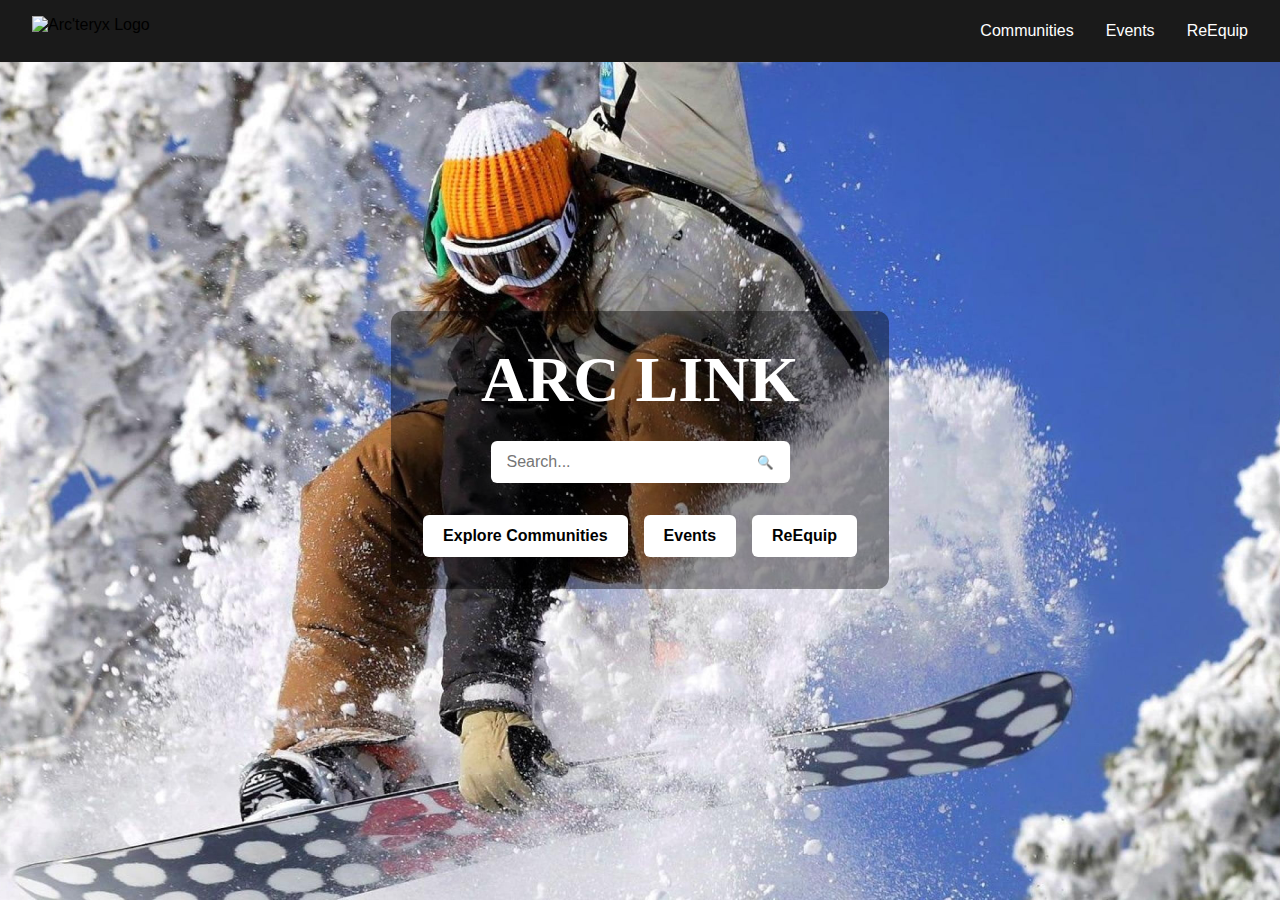
==== index.html @ 17c9d780 "ate up the home page" ====
<!DOCTYPE html>
<html lang="en">
<head>
  <meta charset="UTF-8" />
  <meta name="viewport" content="width=device-width, initial-scale=1.0" />
  <title>ARC LINK</title>
  <link rel="stylesheet" href="style.css"/>
</head>
<body>
  <header class="navbar">
    <img src="arcteryx-logo.png" alt="Arc'teryx Logo" class="logo" />
    <nav>
      <ul class="nav-links">
        <li><a href="#">Communities</a></li>
        <li><a href="#">Events</a></li>
        <li><a href="#">ReEquip</a></li>
      </ul>
    </nav>
  </header>

  <section class="hero">
    <div class="overlay">
      <h1 class="title">ARC LINK</h1>
      <div class="search-container">
        <input type="text" placeholder="Search..." />
        <button>🔍</button>
      </div>
      <div class="cta-buttons">
        <a href="#" class="btn">Explore Communities</a>
        <a href="#" class="btn">Events</a>
        <a href="#" class="btn">ReEquip</a>
      </div>
    </div>
  </section>
</body>
</html>
---- style.css ----
* {
    margin: 0;
    padding: 0;
    box-sizing: border-box;
    font-family: 'Helvetica Neue', sans-serif;
  }
  
  body, html {
    height: 100%;
  }
  
  .navbar {
    display: flex;
    justify-content: space-between;
    align-items: center;
    padding: 1rem 2rem;
    background: #1a1a1a;
    position: absolute;
    width: 100%;
    z-index: 10;
  }
  
  .logo {
    height: 30px;
  }
  
  .nav-links {
    list-style: none;
    display: flex;
    gap: 2rem;
  }
  
  .nav-links a {
    color: white;
    text-decoration: none;
    font-size: 1rem;
  }
  
  .hero {
    height: 100vh;
    background: url('peakpx.jpg') no-repeat center center/cover;
    position: relative;
    display: flex;
    justify-content: center;
    align-items: center;
    text-align: center;
  }
  
  .overlay {
    background-color: rgba(0, 0, 0, 0.4);
    padding: 2rem;
    border-radius: 12px;
  }
  
  .title {
    color: white;
    font-size: 4rem;
    font-weight: bold;
    margin-bottom: 1.5rem;
    font-family: serif;
  }
  
  .search-container {
    display: flex;
    justify-content: center;
    margin-bottom: 2rem;
  }
  
  .search-container input {
    padding: 0.75rem 1rem;
    font-size: 1rem;
    width: 250px;
    border: none;
    border-radius: 6px 0 0 6px;
  }
  
  .search-container button {
    padding: 0.75rem 1rem;
    border: none;
    background: white;
    cursor: pointer;
    border-radius: 0 6px 6px 0;
  }
  
  .cta-buttons {
    display: flex;
    justify-content: center;
    gap: 1rem;
  }
  
  .btn {
    background: white;
    padding: 0.75rem 1.25rem;
    text-decoration: none;
    color: black;
    border-radius: 6px;
    font-weight: bold;
    transition: background 0.3s;
  }
  
  .btn:hover {
    background: #e6e6e6;
  }
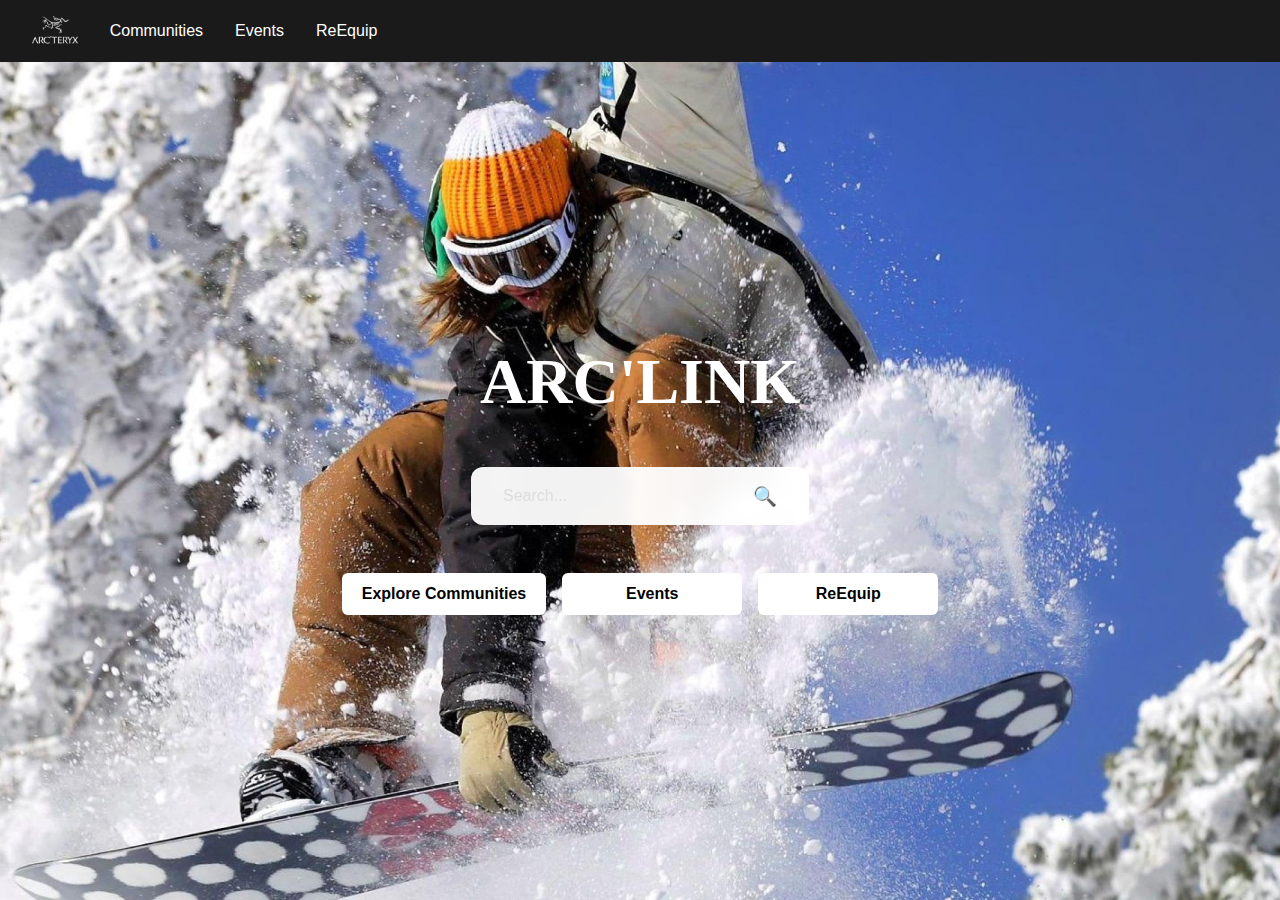
==== commit 7c33cbcf: "FInal Edit for today; home page is complete and ReEquip is a work in progress just needs the images " ====
--- a/index.html
+++ b/index.html
@@ -3,24 +3,25 @@
 <head>
   <meta charset="UTF-8" />
   <meta name="viewport" content="width=device-width, initial-scale=1.0" />
-  <title>ARC LINK</title>
+  <title>ARC'LINK</title>
   <link rel="stylesheet" href="style.css"/>
 </head>
 <body>
   <header class="navbar">
+    <div class="nav-left">
     <img src="arcteryx-logo.png" alt="Arc'teryx Logo" class="logo" />
     <nav>
       <ul class="nav-links">
         <li><a href="#">Communities</a></li>
         <li><a href="#">Events</a></li>
-        <li><a href="#">ReEquip</a></li>
+        <li><a href="ReEquip.html">ReEquip</a></li>
       </ul>
     </nav>
+    </div>
   </header>
 
   <section class="hero">
-    <div class="overlay">
-      <h1 class="title">ARC LINK</h1>
+      <h1 class="title">ARC'LINK</h1>
       <div class="search-container">
         <input type="text" placeholder="Search..." />
         <button>🔍</button>
@@ -30,7 +31,6 @@
         <a href="#" class="btn">Events</a>
         <a href="#" class="btn">ReEquip</a>
       </div>
-    </div>
   </section>
 </body>
 </html>
--- a/style.css
+++ b/style.css
@@ -11,7 +11,7 @@
   
   .navbar {
     display: flex;
-    justify-content: space-between;
+    justify-content: flex-start;
     align-items: center;
     padding: 1rem 2rem;
     background: #1a1a1a;
@@ -20,6 +20,11 @@
     z-index: 10;
   }
   
+  .nav-left {
+    display: flex;
+    align-items: center;
+    gap: 2rem;
+  }
   .logo {
     height: 30px;
   }
@@ -39,31 +44,52 @@
   .hero {
     height: 100vh;
     background: url('peakpx.jpg') no-repeat center center/cover;
-    position: relative;
-    display: flex;
+    display: flex;
+    flex-direction: column;
     justify-content: center;
     align-items: center;
     text-align: center;
+    gap: 1rem;
+    padding-top: 60px;
   }
   
   .overlay {
     background-color: rgba(0, 0, 0, 0.4);
     padding: 2rem;
     border-radius: 12px;
+    display: flex;
+    flex-direction: column;
+    align-items: center;
+    gap: 1.5rem;
   }
   
   .title {
     color: white;
     font-size: 4rem;
     font-weight: bold;
-    margin-bottom: 1.5rem;
     font-family: serif;
+    margin-bottom: 2rem;
   }
   
   .search-container {
     display: flex;
+    align-items: center;
     justify-content: center;
-    margin-bottom: 2rem;
+    background-color: rgba(255, 255, 255, 0.95);
+    border-radius: 12px;
+    overflow: hidden;
+    backdrop-filter: blur(6px);
+    padding: 0.5rem 1rem;
+    margin-bottom: 1rem;
+  }
+
+  .search-container button {
+    padding: 0.5rem 1rem;
+    background: transparent;
+    border: none;
+    color: white;
+    font-size: 1.2rem;
+    cursor: pointer;
   }
   
   .search-container input {
@@ -71,21 +97,21 @@
     font-size: 1rem;
     width: 250px;
     border: none;
-    border-radius: 6px 0 0 6px;
-  }
-  
-  .search-container button {
-    padding: 0.75rem 1rem;
-    border: none;
-    background: white;
-    cursor: pointer;
-    border-radius: 0 6px 6px 0;
+    outline: none;
+    background: transparent; 
+    color: white;
+  }
+  
+  .search-container input::placeholder {
+    color: #ddd;
+
   }
   
   .cta-buttons {
     display: flex;
     justify-content: center;
     gap: 1rem;
+    margin-top: 1rem;
   }
   
   .btn {
@@ -96,9 +122,112 @@
     border-radius: 6px;
     font-weight: bold;
     transition: background 0.3s;
+    min-width: 180px;
+    text-align: center;
   }
   
   .btn:hover {
     background: #e6e6e6;
   }
-  +
+  .navbar {
+    display: flex;
+    justify-content: flex-start;
+    align-items: center;
+    padding: 1rem 2rem;
+    background: #1a1a1a;
+  }
+  
+  .nav-left {
+    display: flex;
+    align-items: center;
+    gap: 2rem;
+  }
+  
+  .logo {
+    height: 30px;
+  }
+  
+  .nav-links {
+    list-style: none;
+    display: flex;
+    gap: 2rem;
+  }
+  
+  .nav-links a {
+    color: white;
+    text-decoration: none;
+    font-size: 1rem;
+  }
+  
+  .nav-links a.active {
+    font-weight: bold;
+    border-bottom: 2px solid white;
+  }
+  
+  /* Layout */
+  .reequip-layout {
+    display: flex;
+    padding: 2rem;
+  }
+  
+  .sidebar {
+    width: 250px;
+    padding-right: 2rem;
+  }
+  
+  .sidebar-search {
+    width: 100%;
+    padding: 0.5rem;
+    border-radius: 6px;
+    border: 1px solid #ccc;
+    margin-bottom: 1rem;
+  }
+  
+  .category {
+    list-style: none;
+    padding: 0;
+  }
+  
+  .category > li {
+    margin-bottom: 1rem;
+    font-weight: bold;
+  }
+  
+  .category li ul {
+    list-style: none;
+    padding-left: 1rem;
+    font-weight: normal;
+  }
+  
+  .main-content {
+    flex: 1;
+  }
+  
+  .gear-grid {
+    display: flex;
+    gap: 2rem;
+    margin-top: 1rem;
+    flex-wrap: wrap;
+  }
+  
+  .gear-card {
+    width: 200px;
+    text-align: center;
+  }
+  
+  .gear-card img {
+    width: 100%;
+    height: auto;
+    border-radius: 8px;
+  }
+  
+  .gear-card button {
+    margin-top: 0.5rem;
+    background: black;
+    color: white;
+    padding: 0.5rem 1rem;
+    border: none;
+    border-radius: 4px;
+    cursor: pointer;
+  }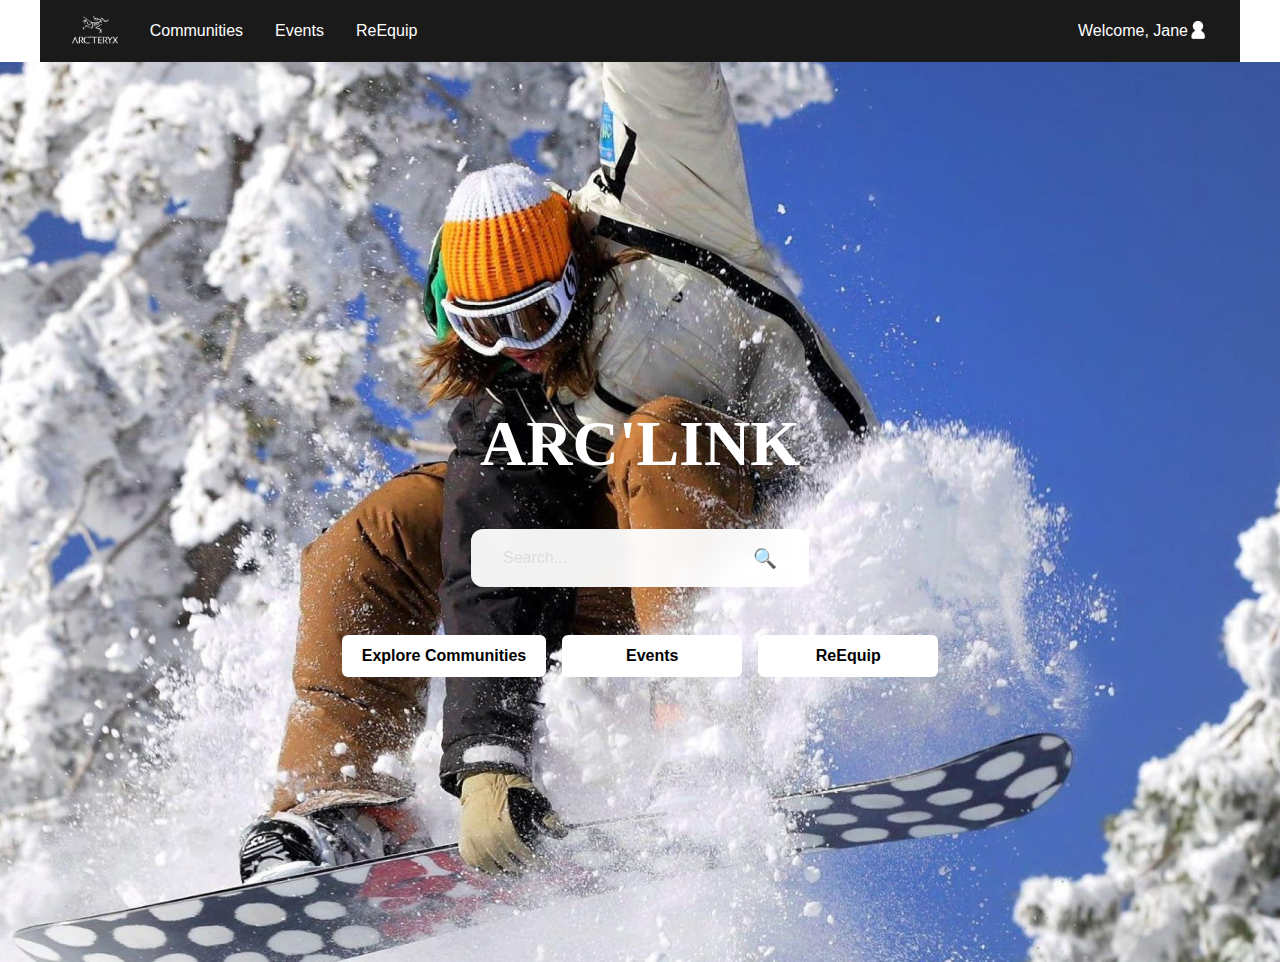
==== commit 0dd1d56f: "Edited JavaScript for the sidebar to be able to collapse and have arrow keys. Added a personal Login" ====
--- a/index.html
+++ b/index.html
@@ -18,8 +18,11 @@
       </ul>
     </nav>
     </div>
+    <div class="nav-right"></div>
+      <span>Welcome, Jane</span>
+      <img src="icon.png" alt="User Icon" class="user-icon"/>
+    </div>
   </header>
-
   <section class="hero">
       <h1 class="title">ARC'LINK</h1>
       <div class="search-container">
@@ -29,7 +32,7 @@
       <div class="cta-buttons">
         <a href="#" class="btn">Explore Communities</a>
         <a href="#" class="btn">Events</a>
-        <a href="#" class="btn">ReEquip</a>
+        <a href="ReEquip.html" class="btn">ReEquip</a>
       </div>
   </section>
 </body>
--- a/style.css
+++ b/style.css
@@ -11,13 +11,12 @@
   
   .navbar {
     display: flex;
-    justify-content: flex-start;
+    justify-content: space-between;
     align-items: center;
     padding: 1rem 2rem;
     background: #1a1a1a;
-    position: absolute;
-    width: 100%;
-    z-index: 10;
+    max-width: 1200px;
+    margin: 0 auto;
   }
   
   .nav-left {
@@ -25,6 +24,26 @@
     align-items: center;
     gap: 2rem;
   }
+
+  .nav-right {
+    display: flex;
+    align-items: center;
+    gap: 0.5rem;
+    color: white;
+    font-size: 0.95rem;
+    margin-left: auto;
+    
+  }
+
+  .nav-right span {
+  color: white;
+  }
+
+  .user-icon {
+    width: 20px;
+    height: 20px;
+  }
+
   .logo {
     height: 30px;
   }
@@ -39,6 +58,11 @@
     color: white;
     text-decoration: none;
     font-size: 1rem;
+  }
+
+  .nav-links a.active {
+    font-weight: bold;
+    border-bottom: 2px solid white;
   }
   
   .hero {
@@ -68,6 +92,11 @@
     font-size: 4rem;
     font-weight: bold;
     font-family: serif;
+    margin-bottom: 2rem;
+  }
+
+  .section-title {
+    font-size: 1.75rem;
     margin-bottom: 2rem;
   }
   
@@ -131,11 +160,12 @@
   }
 
   .navbar {
-    display: flex;
-    justify-content: flex-start;
+    background-color: #1a1a1a; 
+    color: white; 
+    display: flex;
+    justify-content: space-between;
     align-items: center;
     padding: 1rem 2rem;
-    background: #1a1a1a;
   }
   
   .nav-left {
@@ -165,15 +195,16 @@
     border-bottom: 2px solid white;
   }
   
-  /* Layout */
   .reequip-layout {
     display: flex;
-    padding: 2rem;
+    padding: 3rem 4rem;
+    gap: 3rem;
   }
   
   .sidebar {
-    width: 250px;
+    width: 240px;
     padding-right: 2rem;
+    border-right: 1px solid #ddd;
   }
   
   .sidebar-search {
@@ -181,23 +212,77 @@
     padding: 0.5rem;
     border-radius: 6px;
     border: 1px solid #ccc;
+    margin-bottom: 1.5rem;
+  }
+
+  .sidebar h3 {
+    font-size: 0.8rem;
+    text-transform: uppercase;
     margin-bottom: 1rem;
+    letter-spacing: 1px;
   }
   
   .category {
     list-style: none;
     padding: 0;
+    font-size: 0.9rem;
   }
   
   .category > li {
-    margin-bottom: 1rem;
-    font-weight: bold;
-  }
-  
-  .category li ul {
+    transition: background 0.2s ease;
+    font-weight: bold;
+    border-radius: 6px;
+    cursor: pointer;
+    padding: 0.5rem;
+    position: relative;
+    padding-right: 1.5rem;
+  }
+  
+  .category > li ul {
     list-style: none;
     padding-left: 1rem;
     font-weight: normal;
+    margin-top: 0.5rem;
+    display: none;
+  }
+  
+  .category > li.expanded ul {
+    display: block;
+  }
+  
+  .category > li ul li {
+    font-weight: normal;
+    padding: 0.25rem 0;
+    cursor: pointer;
+  }
+
+  .category > li:hover {
+    background-color: #f0f0f0;
+  }
+  
+  .category > li.active-category {
+    background-color: #ccc;
+  }
+  
+  .category > li::after {
+    content: none;
+  }
+  
+  .category-label {
+    display: flex;
+    justify-content: space-between;
+    align-items: center;
+  }
+  
+  .category-label::after {
+    content: "►";
+    font-size: 0.8rem;
+    margin-left: 0.5rem;
+    transition: transform 0.3s ease;
+  }
+  
+  .category > li.expanded > .category-label::after {
+    content: "▼";
   }
   
   .main-content {
@@ -205,14 +290,12 @@
   }
   
   .gear-grid {
-    display: flex;
-    gap: 2rem;
-    margin-top: 1rem;
-    flex-wrap: wrap;
+    display: grid;
+    gap: 2.5rem;
+    grid-template-columns: repeat(auto-fit, minmax(220px, 1fr));
   }
   
   .gear-card {
-    width: 200px;
     text-align: center;
   }
   
@@ -223,11 +306,18 @@
   }
   
   .gear-card button {
-    margin-top: 0.5rem;
+    margin-top: 0.75rem;
     background: black;
     color: white;
     padding: 0.5rem 1rem;
     border: none;
     border-radius: 4px;
     cursor: pointer;
+    font-size: 0.85rem;
+  }
+
+  .gear-card p {
+    margin-top: 0.75rem;
+    font-size: 0.9rem;
+    line-height: 1.3;
   }